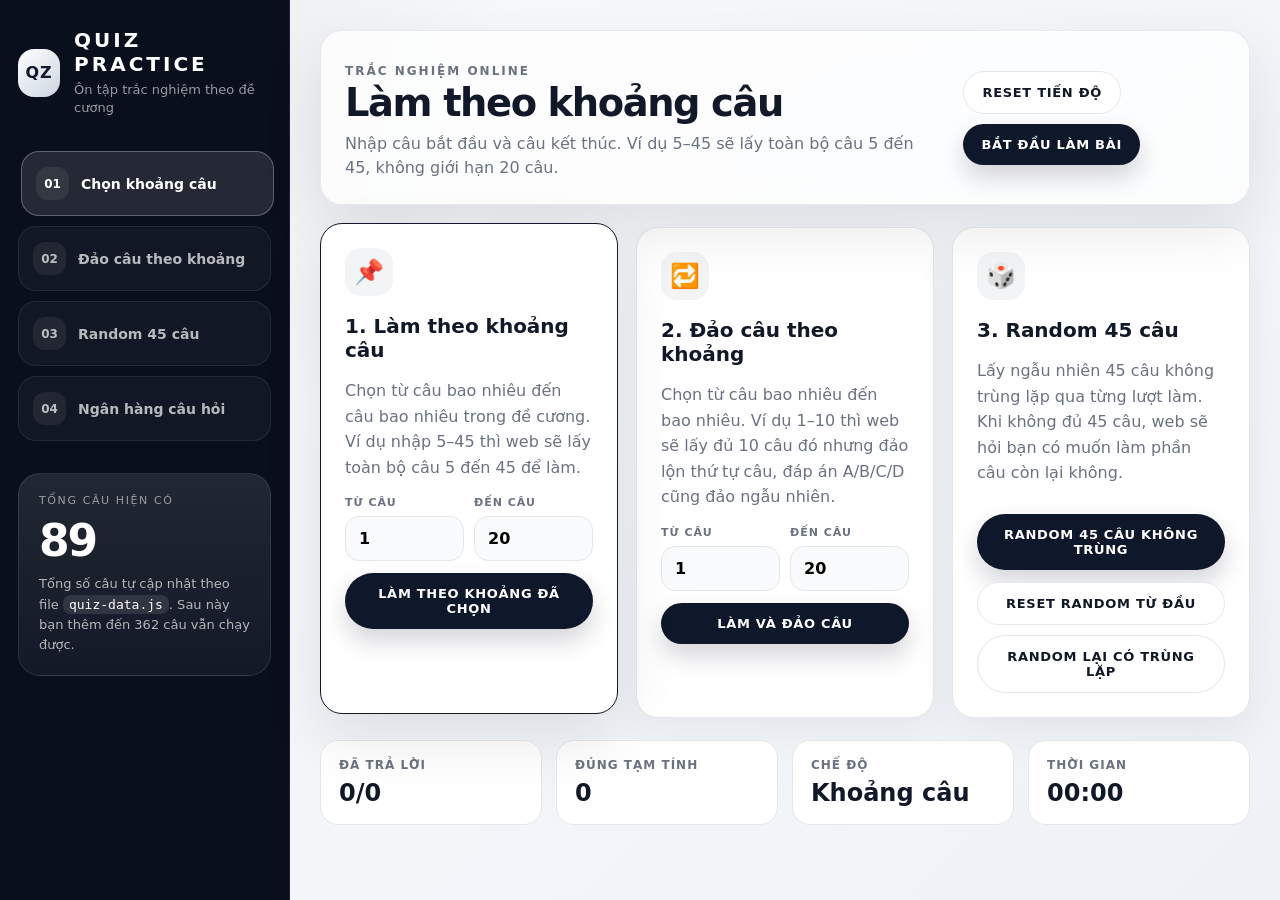
==== index.html @ bf2897d6 "Create quiz web" ====
<!DOCTYPE html>
<html lang="vi">
<head>
  <meta charset="UTF-8" />
  <meta name="viewport" content="width=device-width, initial-scale=1.0" />
  <title>Ôn Tập Trắc Nghiệm</title>
  <link rel="stylesheet" href="style.css" />
</head>
<body>
  <div class="app-shell">
    <aside class="sidebar">
      <div class="brand-block" id="brandHomeBtn" role="button" tabindex="0" title="Quay về trang chủ">
        <div class="brand-mark">QZ</div>
        <div>
          <h1>Quiz Practice</h1>
          <p>Ôn tập trắc nghiệm theo đề cương</p>
        </div>
      </div>

      <nav class="side-nav" aria-label="Chọn chế độ làm bài">
        <button class="nav-btn active" data-mode-button="fixed" type="button">
          <span>01</span>
          <strong>Chọn khoảng câu</strong>
        </button>
        <button class="nav-btn" data-mode-button="outline" type="button">
          <span>02</span>
          <strong>Đảo câu theo khoảng</strong>
        </button>
        <button class="nav-btn" data-mode-button="random" type="button">
          <span>03</span>
          <strong>Random 45 câu</strong>
        </button>
        <button class="nav-btn" data-mode-button="bank" type="button">
          <span>04</span>
          <strong>Ngân hàng câu hỏi</strong>
        </button>
      </nav>

      <div class="sidebar-card">
        <div class="small-label">Tổng câu hiện có</div>
        <div class="big-number" id="totalQuestionCount">0</div>
        <p>Tổng số câu tự cập nhật theo file <code>quiz-data.js</code>. Sau này bạn thêm đến 362 câu vẫn chạy được.</p>
      </div>
    </aside>

    <main class="main-content">
      <header class="topbar">
        <div>
          <p class="eyebrow">Trắc nghiệm online</p>
          <h2 id="pageTitle">Ôn tập theo khoảng câu</h2>
          <p id="pageSubtitle">Chọn khoảng câu, làm bài và bấm nộp để xem điểm.</p>
        </div>
        <div class="top-actions">
          <button class="ghost-btn" id="resetProgressBtn" type="button">Reset tiến độ</button>
          <button class="primary-btn" id="startMainBtn" type="button">Bắt đầu làm bài</button>
        </div>
      </header>

      <section class="hero-grid" id="homePanel">
        <article class="mode-card selected" data-mode-card="fixed">
          <div class="mode-icon">📌</div>
          <h3>1. Làm theo khoảng câu</h3>
          <p>Chọn từ câu bao nhiêu đến câu bao nhiêu trong đề cương. Ví dụ nhập 5–45 thì web sẽ lấy toàn bộ câu 5 đến 45 để làm.</p>
          <div class="range-box" aria-label="Chọn khoảng câu trong đề cương">
            <label>
              <span>Từ câu</span>
              <input id="rangeStart" type="number" min="1" value="1" />
            </label>
            <label>
              <span>Đến câu</span>
              <input id="rangeEnd" type="number" min="1" value="20" />
            </label>
          </div>
          <button class="card-btn" type="button" data-start-mode="fixed">Làm theo khoảng đã chọn</button>
        </article>

        <article class="mode-card" data-mode-card="outline">
          <div class="mode-icon">🔁</div>
          <h3>2. Đảo câu theo khoảng</h3>
          <p>Chọn từ câu bao nhiêu đến bao nhiêu. Ví dụ 1–10 thì web sẽ lấy đủ 10 câu đó nhưng đảo lộn thứ tự câu, đáp án A/B/C/D cũng đảo ngẫu nhiên.</p>
          <div class="range-box" aria-label="Chọn khoảng câu để đảo thứ tự">
            <label>
              <span>Từ câu</span>
              <input id="outlineRangeStart" type="number" min="1" value="1" />
            </label>
            <label>
              <span>Đến câu</span>
              <input id="outlineRangeEnd" type="number" min="1" value="20" />
            </label>
          </div>
          <button class="card-btn" type="button" data-start-mode="outline">Làm và đảo câu</button>
        </article>

        <article class="mode-card" data-mode-card="random">
          <div class="mode-icon">🎲</div>
          <h3>3. Random 45 câu</h3>
          <p>Lấy ngẫu nhiên 45 câu không trùng lặp qua từng lượt làm. Khi không đủ 45 câu, web sẽ hỏi bạn có muốn làm phần câu còn lại không.</p>
          <button class="card-btn" type="button" data-start-mode="random">Random 45 câu không trùng</button>
          <div style="display:grid;gap:10px;margin-top:12px;">
            <button class="ghost-btn" id="resetRandomBtn" type="button">Reset random từ đầu</button>
            <button class="ghost-btn" type="button" data-start-random-repeat>Random lại có trùng lặp</button>
          </div>
        </article>
      </section>

      <section class="stats-row" id="statsPanel">
        <div class="stat-box"><span>Đã trả lời</span><strong id="answeredCount">0/0</strong></div>
        <div class="stat-box"><span>Đúng tạm tính</span><strong id="liveCorrectCount">0</strong></div>
        <div class="stat-box"><span>Chế độ</span><strong id="currentModeLabel">Cố định</strong></div>
        <div class="stat-box"><span>Thời gian</span><strong id="timerText">00:00</strong></div>
      </section>

      <section class="quiz-panel hidden" id="quizPanel">
        <div class="quiz-toolbar">
          <div>
            <h3 id="quizTitle">Bài làm</h3>
            <p id="quizMeta">Chọn khoảng câu để bắt đầu.</p>
          </div>
          <div class="toolbar-actions">
            <button class="ghost-btn" id="newQuizBtn" type="button">Đổi đề</button>
            <button class="primary-btn" id="submitBtn" type="button">Nộp bài</button>
          </div>
        </div>
        <form id="quizForm" class="question-list"></form>
      </section>

      <section class="result-panel hidden" id="resultPanel">
        <div class="result-card">
          <p class="eyebrow">Kết quả</p>
          <h3 id="scoreTitle">Bạn đạt 0/0</h3>
          <p id="scoreSubtitle">Xem chi tiết từng câu bên dưới.</p>
          <div class="result-actions">
            <button class="primary-btn" id="retryBtn" type="button">Làm lại bài này</button>
            <button class="ghost-btn" id="nextBatchBtn" type="button">Làm 20 câu tiếp theo</button>
            <button class="ghost-btn" id="backHomeBtn" type="button">Về trang chọn đề</button>
          </div>
        </div>
        <div id="reviewList" class="review-list"></div>
      </section>

      <section class="bank-panel hidden" id="bankPanel">
        <div class="quiz-toolbar">
          <div>
            <h3>Ngân hàng câu hỏi</h3>
            <p>Tìm nhanh câu hỏi trong đề cương hiện có.</p>
          </div>
          <input id="searchInput" class="search-input" type="search" placeholder="Tìm câu hỏi, mã câu, đáp án..." />
        </div>
        <div id="bankList" class="bank-list"></div>
      </section>
    </main>
  </div>

  <script src="quiz-data.js"></script>
  <script src="quiz.js"></script>
</body>
</html>
---- style.css ----
:root {
  --bg: #f4f5f7;
  --panel: #ffffff;
  --ink: #111827;
  --muted: #6b7280;
  --line: #e5e7eb;
  --dark: #0f172a;
  --dark-2: #111827;
  --accent: #111827;
  --good: #16a34a;
  --bad: #dc2626;
  --warn: #d97706;
  --soft-good: #ecfdf5;
  --soft-bad: #fef2f2;
  --soft-blue: #eff6ff;
  --radius: 22px;
  --shadow: 0 24px 60px rgba(15, 23, 42, .10);
}

* { box-sizing: border-box; }
html { scroll-behavior: smooth; }
body {
  margin: 0;
  min-height: 100vh;
  font-family: Inter, ui-sans-serif, system-ui, -apple-system, BlinkMacSystemFont, "Segoe UI", sans-serif;
  color: var(--ink);
  background:
    radial-gradient(circle at top left, rgba(17, 24, 39, .08), transparent 32rem),
    linear-gradient(135deg, #f9fafb 0%, #eef2f7 100%);
}
button, input { font: inherit; }
button { cursor: pointer; }

.app-shell {
  display: grid;
  grid-template-columns: 290px minmax(0, 1fr);
  min-height: 100vh;
}

.sidebar {
  position: sticky;
  top: 0;
  height: 100vh;
  overflow: auto;
  padding: 28px 18px;
  background: #090f1d;
  color: white;
  border-right: 1px solid rgba(255,255,255,.08);
}

.brand-block {
  display: flex;
  gap: 14px;
  align-items: center;
  margin-bottom: 34px;
}
.brand-mark {
  width: 48px;
  height: 48px;
  border-radius: 16px;
  display: grid;
  place-items: center;
  background: linear-gradient(135deg, #ffffff, #cbd5e1);
  color: #0f172a;
  font-weight: 900;
  letter-spacing: 1px;
}
.brand-block h1 {
  margin: 0;
  font-size: 20px;
  letter-spacing: 3px;
  text-transform: uppercase;
}
.brand-block p {
  margin: 5px 0 0;
  color: rgba(255,255,255,.58);
  font-size: 13px;
  line-height: 1.4;
}

.side-nav { display: grid; gap: 10px; }
.nav-btn {
  width: 100%;
  border: 1px solid rgba(255,255,255,.08);
  color: rgba(255,255,255,.70);
  background: rgba(255,255,255,.035);
  border-radius: 18px;
  padding: 15px 14px;
  display: flex;
  gap: 12px;
  align-items: center;
  text-align: left;
  transition: .2s ease;
}
.nav-btn span {
  width: 33px;
  height: 33px;
  border-radius: 12px;
  display: grid;
  place-items: center;
  background: rgba(255,255,255,.07);
  font-size: 12px;
  font-weight: 800;
}
.nav-btn strong { font-size: 14px; }
.nav-btn:hover, .nav-btn.active {
  color: white;
  background: rgba(255,255,255,.11);
  border-color: rgba(255,255,255,.28);
  transform: translateX(3px);
}

.sidebar-card {
  margin-top: 32px;
  padding: 20px;
  border-radius: 22px;
  background: linear-gradient(180deg, rgba(255,255,255,.10), rgba(255,255,255,.045));
  border: 1px solid rgba(255,255,255,.10);
}
.sidebar-card code {
  color: #fff;
  background: rgba(255,255,255,.10);
  padding: 2px 6px;
  border-radius: 8px;
}
.small-label {
  color: rgba(255,255,255,.55);
  font-size: 11px;
  letter-spacing: 1.6px;
  text-transform: uppercase;
}
.big-number {
  margin: 8px 0;
  font-size: 44px;
  font-weight: 900;
  letter-spacing: -2px;
}
.sidebar-card p {
  color: rgba(255,255,255,.68);
  font-size: 13px;
  line-height: 1.55;
  margin: 0;
}

.main-content {
  padding: 30px;
  max-width: 1220px;
  width: 100%;
  margin: 0 auto;
}
.topbar, .quiz-toolbar {
  display: flex;
  justify-content: space-between;
  gap: 20px;
  align-items: center;
  padding: 24px;
  background: rgba(255,255,255,.74);
  border: 1px solid rgba(229,231,235,.90);
  border-radius: var(--radius);
  box-shadow: var(--shadow);
  backdrop-filter: blur(18px);
}
.eyebrow {
  margin: 0 0 8px;
  color: var(--muted);
  text-transform: uppercase;
  letter-spacing: 2px;
  font-size: 12px;
  font-weight: 800;
}
.topbar h2, .quiz-toolbar h3 {
  margin: 0;
  font-size: clamp(24px, 3vw, 42px);
  letter-spacing: -1.4px;
}
.quiz-toolbar h3 { font-size: 22px; letter-spacing: -.5px; }
.topbar p, .quiz-toolbar p {
  color: var(--muted);
  margin: 7px 0 0;
  line-height: 1.5;
}
.top-actions, .toolbar-actions, .result-actions {
  display: flex;
  gap: 10px;
  flex-wrap: wrap;
}
.primary-btn, .ghost-btn, .card-btn {
  border: 0;
  border-radius: 999px;
  padding: 13px 18px;
  font-size: 13px;
  font-weight: 900;
  letter-spacing: .7px;
  text-transform: uppercase;
  transition: .18s ease;
}
.primary-btn, .card-btn {
  background: var(--dark);
  color: white;
  box-shadow: 0 12px 24px rgba(15,23,42,.18);
}
.ghost-btn {
  border: 1px solid var(--line);
  color: var(--ink);
  background: white;
}
.primary-btn:hover, .card-btn:hover, .ghost-btn:hover {
  transform: translateY(-2px);
}
.primary-btn:disabled, .ghost-btn:disabled {
  opacity: .55;
  cursor: not-allowed;
  transform: none;
}

.hero-grid {
  display: grid;
  grid-template-columns: repeat(3, minmax(0, 1fr));
  gap: 18px;
  margin-top: 22px;
}
.mode-card {
  background: var(--panel);
  border: 1px solid var(--line);
  border-radius: var(--radius);
  padding: 24px;
  box-shadow: 0 16px 40px rgba(15, 23, 42, .06);
  transition: .2s ease;
}
.mode-card:hover, .mode-card.selected {
  transform: translateY(-4px);
  border-color: #111827;
  box-shadow: var(--shadow);
}
.mode-icon {
  width: 48px;
  height: 48px;
  border-radius: 16px;
  display: grid;
  place-items: center;
  background: #f3f4f6;
  font-size: 24px;
  margin-bottom: 18px;
}
.mode-card h3 { margin: 0 0 10px; font-size: 20px; }
.mode-card p {
  color: var(--muted);
  line-height: 1.6;
  min-height: 78px;
}
.card-btn { width: 100%; margin-top: 12px; }

.range-box {
  display: grid;
  grid-template-columns: repeat(2, minmax(0, 1fr));
  gap: 10px;
  margin-top: 16px;
}
.range-box label {
  display: grid;
  gap: 7px;
}
.range-box span {
  color: var(--muted);
  font-size: 11px;
  font-weight: 900;
  letter-spacing: 1px;
  text-transform: uppercase;
}
.range-box input {
  width: 100%;
  border: 1px solid var(--line);
  border-radius: 14px;
  padding: 12px 13px;
  outline: none;
  font-weight: 800;
  background: #f9fafb;
}
.range-box input:focus {
  border-color: #111827;
  background: #fff;
}


.stats-row {
  display: grid;
  grid-template-columns: repeat(4, minmax(0, 1fr));
  gap: 14px;
  margin: 22px 0;
}
.stat-box {
  background: var(--panel);
  border: 1px solid var(--line);
  border-radius: 18px;
  padding: 17px 18px;
}
.stat-box span {
  display: block;
  color: var(--muted);
  font-size: 12px;
  text-transform: uppercase;
  letter-spacing: 1px;
  font-weight: 800;
}
.stat-box strong {
  display: block;
  margin-top: 7px;
  font-size: 24px;
}

.quiz-panel, .result-panel, .bank-panel { margin-top: 22px; }
.question-list { display: grid; gap: 16px; margin-top: 18px; }
.question-card {
  background: var(--panel);
  border: 1px solid var(--line);
  border-radius: var(--radius);
  padding: 22px;
  box-shadow: 0 16px 36px rgba(15,23,42,.05);
}
.question-head {
  display: flex;
  justify-content: space-between;
  gap: 12px;
  align-items: flex-start;
  margin-bottom: 16px;
}
.question-number {
  display: inline-flex;
  align-items: center;
  gap: 8px;
  font-size: 12px;
  color: var(--muted);
  font-weight: 900;
  letter-spacing: 1px;
  text-transform: uppercase;
}
.question-code {
  background: #f3f4f6;
  color: #374151;
  padding: 5px 8px;
  border-radius: 999px;
  font-size: 11px;
}
.question-text {
  margin: 0;
  font-size: 18px;
  font-weight: 800;
  line-height: 1.48;
}
.option-list { display: grid; gap: 10px; margin-top: 17px; }
.option-item {
  display: grid;
  grid-template-columns: 34px 1fr;
  gap: 12px;
  align-items: center;
  padding: 13px 14px;
  border: 1px solid var(--line);
  border-radius: 16px;
  background: #fff;
  transition: .16s ease;
}
.option-item:hover { border-color: #111827; transform: translateX(2px); }
.option-item input { display: none; }
.option-letter {
  width: 34px;
  height: 34px;
  border-radius: 12px;
  display: grid;
  place-items: center;
  background: #f3f4f6;
  font-weight: 900;
}
.option-item:has(input:checked) {
  border-color: #111827;
  background: #f8fafc;
  box-shadow: 0 10px 24px rgba(15,23,42,.07);
}
.option-item:has(input:checked) .option-letter {
  background: #111827;
  color: white;
}
.option-item.correct {
  border-color: rgba(22,163,74,.45);
  background: var(--soft-good);
}
.option-item.wrong {
  border-color: rgba(220,38,38,.42);
  background: var(--soft-bad);
}
.option-item.correct .option-letter { background: var(--good); color: #fff; }
.option-item.wrong .option-letter { background: var(--bad); color: #fff; }

.result-card {
  background: #0f172a;
  color: #fff;
  border-radius: 28px;
  padding: 28px;
  box-shadow: var(--shadow);
}
.result-card .eyebrow { color: rgba(255,255,255,.56); }
.result-card h3 {
  font-size: clamp(28px, 5vw, 56px);
  line-height: 1;
  margin: 0 0 12px;
  letter-spacing: -2px;
}
.result-card p { color: rgba(255,255,255,.70); }
.result-card .ghost-btn { background: transparent; color: #fff; border-color: rgba(255,255,255,.22); }
.result-card .primary-btn { background: #fff; color: #0f172a; }
.review-list { display: grid; gap: 14px; margin-top: 18px; }
.review-card {
  background: var(--panel);
  border: 1px solid var(--line);
  border-radius: 20px;
  padding: 18px;
}
.review-card.good { border-color: rgba(22,163,74,.35); }
.review-card.bad { border-color: rgba(220,38,38,.35); }
.review-status {
  display: inline-flex;
  padding: 6px 10px;
  border-radius: 999px;
  font-size: 12px;
  font-weight: 900;
  margin-bottom: 12px;
}
.review-status.good { background: var(--soft-good); color: var(--good); }
.review-status.bad { background: var(--soft-bad); color: var(--bad); }
.review-card h4 { margin: 0 0 12px; line-height: 1.5; }
.review-card p { margin: 7px 0; color: #374151; }

.search-input {
  width: min(420px, 100%);
  border: 1px solid var(--line);
  border-radius: 999px;
  padding: 13px 16px;
  outline: none;
}
.search-input:focus { border-color: #111827; }
.bank-list { display: grid; gap: 13px; margin-top: 18px; }
.bank-item {
  background: var(--panel);
  border: 1px solid var(--line);
  border-radius: 18px;
  padding: 18px;
}
.bank-item h4 { margin: 0 0 10px; line-height: 1.45; }
.bank-item ul { margin: 0; padding-left: 22px; color: #374151; }
.bank-answer {
  display: inline-flex;
  margin-top: 10px;
  padding: 6px 10px;
  border-radius: 999px;
  background: var(--soft-good);
  color: var(--good);
  font-weight: 900;
  font-size: 12px;
}
.hidden { display: none !important; }

@media (max-width: 1000px) {
  .app-shell { grid-template-columns: 1fr; }
  .sidebar { position: relative; height: auto; }
  .hero-grid { grid-template-columns: 1fr; }
  .stats-row { grid-template-columns: repeat(2, minmax(0, 1fr)); }
  .topbar, .quiz-toolbar { align-items: flex-start; flex-direction: column; }
}
@media (max-width: 560px) {
  .main-content { padding: 16px; }
  .stats-row { grid-template-columns: 1fr; }
  .question-card { padding: 18px; }
  .option-item { grid-template-columns: 30px 1fr; }
  .top-actions, .toolbar-actions, .result-actions { width: 100%; }
  .primary-btn, .ghost-btn, .card-btn { width: 100%; }
}
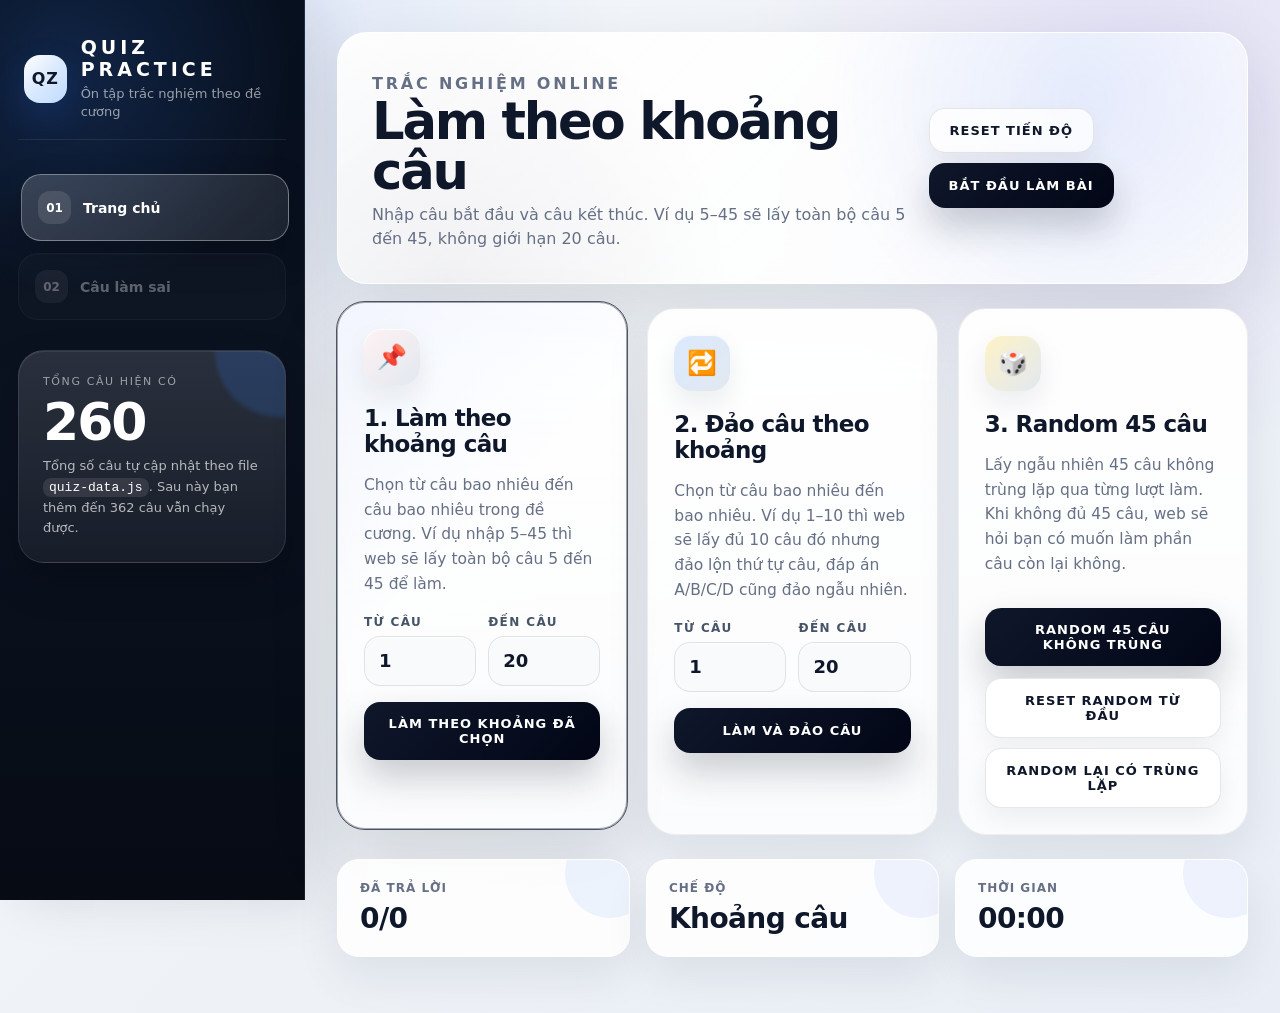
==== commit 4b42bdc1: "nhap noi dung" ====
--- a/index.html
+++ b/index.html
@@ -17,22 +17,14 @@
         </div>
       </div>
 
-      <nav class="side-nav" aria-label="Chọn chế độ làm bài">
-        <button class="nav-btn active" data-mode-button="fixed" type="button">
+      <nav class="side-nav" aria-label="Điều hướng nhanh">
+        <button class="nav-btn active" id="homeSidebarBtn" type="button">
           <span>01</span>
-          <strong>Chọn khoảng câu</strong>
+          <strong>Trang chủ</strong>
         </button>
-        <button class="nav-btn" data-mode-button="outline" type="button">
+        <button class="nav-btn" id="wrongSidebarBtn" type="button" disabled>
           <span>02</span>
-          <strong>Đảo câu theo khoảng</strong>
-        </button>
-        <button class="nav-btn" data-mode-button="random" type="button">
-          <span>03</span>
-          <strong>Random 45 câu</strong>
-        </button>
-        <button class="nav-btn" data-mode-button="bank" type="button">
-          <span>04</span>
-          <strong>Ngân hàng câu hỏi</strong>
+          <strong>Câu làm sai</strong>
         </button>
       </nav>
 
@@ -105,7 +97,6 @@
 
       <section class="stats-row" id="statsPanel">
         <div class="stat-box"><span>Đã trả lời</span><strong id="answeredCount">0/0</strong></div>
-        <div class="stat-box"><span>Đúng tạm tính</span><strong id="liveCorrectCount">0</strong></div>
         <div class="stat-box"><span>Chế độ</span><strong id="currentModeLabel">Cố định</strong></div>
         <div class="stat-box"><span>Thời gian</span><strong id="timerText">00:00</strong></div>
       </section>
@@ -131,6 +122,7 @@
           <p id="scoreSubtitle">Xem chi tiết từng câu bên dưới.</p>
           <div class="result-actions">
             <button class="primary-btn" id="retryBtn" type="button">Làm lại bài này</button>
+            <button class="ghost-btn" id="wrongOnlyBtn" type="button">Làm lại câu sai</button>
             <button class="ghost-btn" id="nextBatchBtn" type="button">Làm 20 câu tiếp theo</button>
             <button class="ghost-btn" id="backHomeBtn" type="button">Về trang chọn đề</button>
           </div>
@@ -151,6 +143,20 @@
     </main>
   </div>
 
+  <div class="modal-overlay" id="confirmModal" aria-hidden="true">
+    <div class="confirm-modal" role="dialog" aria-modal="true" aria-labelledby="confirmModalTitle" aria-describedby="confirmModalMessage">
+      <button class="modal-x" id="confirmModalClose" type="button" aria-label="Đóng">×</button>
+      <div class="modal-icon">↩</div>
+      <p class="eyebrow">Xác nhận thao tác</p>
+      <h3 id="confirmModalTitle">Thoát bài đang làm?</h3>
+      <p id="confirmModalMessage">Bạn có muốn thoát bài đang làm và quay về trang chủ không?</p>
+      <div class="modal-actions">
+        <button class="ghost-btn modal-cancel" id="confirmModalCancel" type="button">Ở lại</button>
+        <button class="primary-btn modal-confirm" id="confirmModalConfirm" type="button">Thoát về trang chủ</button>
+      </div>
+    </div>
+  </div>
+
   <script src="quiz-data.js"></script>
   <script src="quiz.js"></script>
 </body>
--- a/style.css
+++ b/style.css
@@ -110,6 +110,22 @@
   transform: translateX(3px);
 }
 
+.nav-btn:disabled {
+  opacity: .48;
+  cursor: not-allowed;
+  transform: none;
+}
+.nav-btn:disabled:hover {
+  color: rgba(255,255,255,.70);
+  background: rgba(255,255,255,.035);
+  border-color: rgba(255,255,255,.08);
+  transform: none;
+}
+.review-card.focus-wrong {
+  outline: 3px solid rgba(220, 38, 38, .35);
+  box-shadow: 0 0 0 8px rgba(220, 38, 38, .08), var(--shadow);
+}
+
 .sidebar-card {
   margin-top: 32px;
   padding: 20px;
@@ -250,41 +266,9 @@
 }
 .card-btn { width: 100%; margin-top: 12px; }
 
-.range-box {
-  display: grid;
-  grid-template-columns: repeat(2, minmax(0, 1fr));
-  gap: 10px;
-  margin-top: 16px;
-}
-.range-box label {
-  display: grid;
-  gap: 7px;
-}
-.range-box span {
-  color: var(--muted);
-  font-size: 11px;
-  font-weight: 900;
-  letter-spacing: 1px;
-  text-transform: uppercase;
-}
-.range-box input {
-  width: 100%;
-  border: 1px solid var(--line);
-  border-radius: 14px;
-  padding: 12px 13px;
-  outline: none;
-  font-weight: 800;
-  background: #f9fafb;
-}
-.range-box input:focus {
-  border-color: #111827;
-  background: #fff;
-}
-
-
 .stats-row {
   display: grid;
-  grid-template-columns: repeat(4, minmax(0, 1fr));
+  grid-template-columns: repeat(3, minmax(0, 1fr));
   gap: 14px;
   margin: 22px 0;
 }
@@ -473,3 +457,980 @@
   .top-actions, .toolbar-actions, .result-actions { width: 100%; }
   .primary-btn, .ghost-btn, .card-btn { width: 100%; }
 }
+
+
+/* Custom confirm modal */
+body.modal-open {
+  overflow: hidden;
+}
+
+.modal-overlay {
+  position: fixed;
+  inset: 0;
+  z-index: 9999;
+  display: flex;
+  align-items: center;
+  justify-content: center;
+  padding: 24px;
+  background: rgba(15, 23, 42, 0.52);
+  backdrop-filter: blur(10px);
+  opacity: 0;
+  pointer-events: none;
+  transition: opacity 0.22s ease;
+}
+
+.modal-overlay.show {
+  opacity: 1;
+  pointer-events: auto;
+}
+
+.confirm-modal {
+  position: relative;
+  width: min(480px, 100%);
+  padding: 30px;
+  border: 1px solid rgba(15, 23, 42, 0.1);
+  border-radius: 28px;
+  background: linear-gradient(180deg, #ffffff 0%, #f8fafc 100%);
+  color: #111827;
+  box-shadow: 0 30px 80px rgba(15, 23, 42, 0.28);
+  transform: translateY(14px) scale(0.97);
+  transition: transform 0.22s ease;
+}
+
+.modal-overlay.show .confirm-modal {
+  transform: translateY(0) scale(1);
+}
+
+.modal-x {
+  position: absolute;
+  top: 18px;
+  right: 18px;
+  width: 36px;
+  height: 36px;
+  border: 0;
+  border-radius: 999px;
+  background: #eef2f7;
+  color: #334155;
+  font-size: 22px;
+  line-height: 1;
+  cursor: pointer;
+  transition: transform 0.18s ease, background 0.18s ease;
+}
+
+.modal-x:hover {
+  transform: rotate(90deg);
+  background: #e2e8f0;
+}
+
+.modal-icon {
+  width: 56px;
+  height: 56px;
+  display: grid;
+  place-items: center;
+  margin-bottom: 18px;
+  border-radius: 18px;
+  background: #0f172a;
+  color: #ffffff;
+  font-size: 26px;
+  box-shadow: 0 18px 36px rgba(15, 23, 42, 0.22);
+}
+
+.confirm-modal .eyebrow {
+  margin: 0 0 8px;
+  color: #64748b;
+}
+
+.confirm-modal h3 {
+  margin: 0 0 10px;
+  font-size: 28px;
+  line-height: 1.15;
+  letter-spacing: -0.04em;
+}
+
+.confirm-modal p {
+  margin: 0;
+  color: #64748b;
+  font-size: 15px;
+  line-height: 1.65;
+}
+
+.modal-actions {
+  display: flex;
+  justify-content: flex-end;
+  gap: 12px;
+  margin-top: 26px;
+}
+
+.modal-actions .ghost-btn,
+.modal-actions .primary-btn {
+  min-width: 142px;
+  height: 46px;
+}
+
+.modal-actions .modal-cancel {
+  background: #ffffff;
+}
+
+.modal-actions .modal-confirm {
+  box-shadow: 0 16px 34px rgba(15, 23, 42, 0.22);
+}
+
+@media (max-width: 560px) {
+  .confirm-modal {
+    padding: 24px;
+    border-radius: 24px;
+  }
+
+  .modal-actions {
+    display: grid;
+  }
+
+  .modal-actions .ghost-btn,
+  .modal-actions .primary-btn {
+    width: 100%;
+  }
+}
+
+/* ===============================
+   Visual refresh - home dashboard
+   =============================== */
+:root {
+  --bg: #eef2f7;
+  --panel: #ffffff;
+  --ink: #0f172a;
+  --muted: #667085;
+  --line: #dde3ec;
+  --dark: #08111f;
+  --dark-2: #0b1220;
+  --accent: #0f172a;
+  --brand: #2563eb;
+  --brand-soft: #dbeafe;
+  --violet-soft: #ede9fe;
+  --emerald-soft: #dcfce7;
+  --amber-soft: #fef3c7;
+  --radius: 26px;
+  --shadow: 0 26px 70px rgba(15, 23, 42, .12);
+  --shadow-soft: 0 18px 45px rgba(15, 23, 42, .08);
+}
+
+body {
+  background:
+    radial-gradient(circle at 14% 0%, rgba(37, 99, 235, .12), transparent 28rem),
+    radial-gradient(circle at 88% 8%, rgba(124, 58, 237, .10), transparent 24rem),
+    linear-gradient(135deg, #f8fafc 0%, #eef2f7 52%, #e9eef6 100%);
+}
+
+.app-shell {
+  grid-template-columns: 305px minmax(0, 1fr);
+}
+
+.sidebar {
+  background:
+    radial-gradient(circle at 22% 8%, rgba(59, 130, 246, .18), transparent 14rem),
+    linear-gradient(180deg, #07101f 0%, #0b1220 48%, #060b14 100%);
+  box-shadow: 18px 0 50px rgba(15, 23, 42, .10);
+}
+
+.brand-block {
+  padding: 8px 6px 18px;
+  border-bottom: 1px solid rgba(255,255,255,.08);
+}
+
+.brand-mark {
+  background: linear-gradient(135deg, #ffffff 0%, #dbeafe 48%, #bfdbfe 100%);
+  box-shadow: 0 14px 35px rgba(37, 99, 235, .20);
+}
+
+.brand-block h1 {
+  font-size: 19px;
+  letter-spacing: 4px;
+}
+
+.side-nav {
+  gap: 12px;
+}
+
+.nav-btn {
+  min-height: 64px;
+  border-radius: 20px;
+  padding: 16px;
+  background: rgba(255,255,255,.04);
+  box-shadow: inset 0 1px 0 rgba(255,255,255,.04);
+}
+
+.nav-btn.active {
+  background: linear-gradient(135deg, rgba(255,255,255,.18), rgba(255,255,255,.08));
+  border-color: rgba(255,255,255,.35);
+  box-shadow: 0 16px 36px rgba(0,0,0,.22);
+}
+
+.nav-btn span {
+  background: rgba(255,255,255,.11);
+}
+
+.sidebar-card {
+  position: relative;
+  overflow: hidden;
+  margin-top: 30px;
+  padding: 24px;
+  border-radius: 26px;
+  background:
+    linear-gradient(180deg, rgba(255,255,255,.13), rgba(255,255,255,.055));
+  box-shadow: inset 0 1px 0 rgba(255,255,255,.08), 0 18px 42px rgba(0,0,0,.20);
+}
+
+.sidebar-card::after {
+  content: "";
+  position: absolute;
+  width: 130px;
+  height: 130px;
+  right: -60px;
+  top: -64px;
+  border-radius: 999px;
+  background: rgba(59, 130, 246, .18);
+  filter: blur(2px);
+}
+
+.big-number {
+  font-size: 52px;
+  line-height: 1;
+}
+
+.main-content {
+  max-width: 1260px;
+  padding: 32px;
+}
+
+.topbar {
+  position: relative;
+  overflow: hidden;
+  padding: 32px 34px;
+  border-radius: 30px;
+  background:
+    linear-gradient(135deg, rgba(255,255,255,.94), rgba(255,255,255,.78));
+  border-color: rgba(255,255,255,.75);
+}
+
+.topbar::before {
+  content: "";
+  position: absolute;
+  inset: 0;
+  pointer-events: none;
+  background:
+    radial-gradient(circle at 82% 26%, rgba(37, 99, 235, .10), transparent 16rem),
+    radial-gradient(circle at 12% 100%, rgba(15, 23, 42, .055), transparent 18rem);
+}
+
+.topbar > * {
+  position: relative;
+  z-index: 1;
+}
+
+.eyebrow {
+  color: #697586;
+  letter-spacing: 2.8px;
+}
+
+.topbar h2 {
+  font-size: clamp(36px, 4vw, 54px);
+  line-height: .98;
+  letter-spacing: -2.2px;
+}
+
+.topbar p {
+  max-width: 680px;
+  font-size: 16px;
+}
+
+.primary-btn, .ghost-btn, .card-btn {
+  min-height: 45px;
+  padding: 14px 20px;
+  border-radius: 16px;
+  letter-spacing: 1px;
+}
+
+.primary-btn, .card-btn {
+  background: linear-gradient(135deg, #0f172a, #020617);
+  box-shadow: 0 18px 36px rgba(15,23,42,.22);
+}
+
+.ghost-btn {
+  background: rgba(255,255,255,.78);
+  border-color: rgba(15,23,42,.10);
+  box-shadow: 0 10px 24px rgba(15,23,42,.06);
+}
+
+.primary-btn:hover, .card-btn:hover, .ghost-btn:hover {
+  transform: translateY(-3px);
+  box-shadow: 0 22px 44px rgba(15,23,42,.16);
+}
+
+.hero-grid {
+  align-items: stretch;
+  gap: 20px;
+  margin-top: 24px;
+}
+
+.mode-card {
+  position: relative;
+  overflow: hidden;
+  min-height: 380px;
+  padding: 26px;
+  border-radius: 28px;
+  border-color: rgba(15,23,42,.07);
+  background:
+    linear-gradient(180deg, rgba(255,255,255,.96), rgba(255,255,255,.78));
+  box-shadow: var(--shadow-soft);
+}
+
+.mode-card::before {
+  content: "";
+  position: absolute;
+  inset: 0;
+  pointer-events: none;
+  background: linear-gradient(135deg, rgba(37,99,235,.055), transparent 45%);
+  opacity: 0;
+  transition: .22s ease;
+}
+
+.mode-card:hover::before, .mode-card.selected::before {
+  opacity: 1;
+}
+
+.mode-card:hover, .mode-card.selected {
+  transform: translateY(-6px);
+  border-color: rgba(15, 23, 42, .38);
+  box-shadow: 0 30px 70px rgba(15, 23, 42, .13);
+}
+
+.mode-card.selected {
+  outline: 1px solid rgba(15, 23, 42, .70);
+}
+
+.mode-card > * {
+  position: relative;
+  z-index: 1;
+}
+
+.mode-icon {
+  width: 56px;
+  height: 56px;
+  border-radius: 18px;
+  margin-bottom: 20px;
+  background: linear-gradient(135deg, #f8fafc, #e2e8f0);
+  box-shadow: inset 0 1px 0 rgba(255,255,255,.80), 0 12px 28px rgba(15,23,42,.08);
+}
+
+.mode-card:nth-child(1) .mode-icon { background: linear-gradient(135deg, #fef2f2, #e2e8f0); }
+.mode-card:nth-child(2) .mode-icon { background: linear-gradient(135deg, #dbeafe, #e2e8f0); }
+.mode-card:nth-child(3) .mode-icon { background: linear-gradient(135deg, #fef3c7, #e2e8f0); }
+
+.mode-card h3 {
+  margin-bottom: 12px;
+  font-size: 23px;
+  letter-spacing: -.6px;
+}
+
+.mode-card p {
+  min-height: 0;
+  color: #667085;
+  font-size: 15.5px;
+}
+
+.range-box {
+  display: grid;
+  grid-template-columns: repeat(2, minmax(0, 1fr));
+  gap: 12px;
+  margin-top: 18px;
+}
+
+.range-box label {
+  display: grid;
+  gap: 7px;
+  color: #475467;
+  font-size: 12px;
+  font-weight: 900;
+  text-transform: uppercase;
+  letter-spacing: 1.4px;
+}
+
+.range-box input {
+  width: 100%;
+  height: 50px;
+  padding: 0 14px;
+  border: 1px solid rgba(15,23,42,.10);
+  border-radius: 16px;
+  outline: none;
+  background: #f8fafc;
+  color: #0f172a;
+  font-size: 18px;
+  font-weight: 800;
+  box-shadow: inset 0 1px 0 rgba(255,255,255,.80);
+  transition: .16s ease;
+}
+
+.range-box input:focus {
+  border-color: rgba(37,99,235,.55);
+  background: #ffffff;
+  box-shadow: 0 0 0 4px rgba(37,99,235,.11);
+}
+
+.card-btn {
+  margin-top: 16px;
+  width: 100%;
+}
+
+.mode-card .ghost-btn {
+  min-height: 43px;
+  background: #ffffff;
+}
+
+.stats-row {
+  gap: 16px;
+  margin: 24px 0;
+}
+
+.stat-box {
+  position: relative;
+  overflow: hidden;
+  border-radius: 22px;
+  padding: 21px 22px;
+  background: rgba(255,255,255,.86);
+  border-color: rgba(255,255,255,.78);
+  box-shadow: var(--shadow-soft);
+}
+
+.stat-box::after {
+  content: "";
+  position: absolute;
+  right: -26px;
+  top: -32px;
+  width: 90px;
+  height: 90px;
+  border-radius: 999px;
+  background: rgba(37,99,235,.07);
+}
+
+.stat-box strong {
+  font-size: 28px;
+  letter-spacing: -.6px;
+}
+
+.quiz-toolbar, .question-card, .review-card, .bank-item {
+  border-color: rgba(15,23,42,.07);
+  background: rgba(255,255,255,.90);
+  box-shadow: var(--shadow-soft);
+}
+
+.option-item {
+  border-radius: 18px;
+  background: rgba(255,255,255,.86);
+}
+
+.option-letter {
+  border-radius: 13px;
+}
+
+.result-card {
+  position: relative;
+  overflow: hidden;
+  background:
+    radial-gradient(circle at top right, rgba(37,99,235,.30), transparent 18rem),
+    linear-gradient(135deg, #0f172a 0%, #020617 100%);
+}
+
+.result-card::after {
+  content: "";
+  position: absolute;
+  width: 170px;
+  height: 170px;
+  right: -70px;
+  bottom: -90px;
+  border-radius: 999px;
+  background: rgba(255,255,255,.08);
+}
+
+@media (max-width: 1000px) {
+  .app-shell { grid-template-columns: 1fr; }
+  .sidebar {
+    height: auto;
+    position: relative;
+    padding: 20px;
+  }
+  .brand-block { margin-bottom: 18px; }
+  .side-nav { grid-template-columns: repeat(2, minmax(0, 1fr)); }
+  .sidebar-card { margin-top: 18px; }
+  .main-content { padding: 22px; }
+}
+
+@media (max-width: 720px) {
+  .hero-grid { grid-template-columns: 1fr; }
+  .topbar { padding: 24px; }
+  .topbar h2 { font-size: 34px; }
+  .mode-card { min-height: auto; }
+  .stats-row { grid-template-columns: 1fr; }
+}
+
+@media (max-width: 560px) {
+  .side-nav { grid-template-columns: 1fr; }
+  .main-content { padding: 16px; }
+  .range-box { grid-template-columns: 1fr; }
+  .topbar h2 { font-size: 30px; }
+}
+
+/* ===============================
+   Mobile polish - smooth phone UX
+   =============================== */
+html, body {
+  max-width: 100%;
+  overflow-x: hidden;
+}
+
+img, svg, video, canvas {
+  max-width: 100%;
+}
+
+.main-content,
+.topbar,
+.quiz-toolbar,
+.mode-card,
+.question-card,
+.result-card,
+.review-card,
+.bank-item,
+.stat-box {
+  min-width: 0;
+}
+
+button,
+.nav-btn,
+.option-item,
+.brand-block {
+  -webkit-tap-highlight-color: transparent;
+}
+
+@media (hover: none) {
+  .primary-btn:hover,
+  .card-btn:hover,
+  .ghost-btn:hover,
+  .mode-card:hover,
+  .option-item:hover,
+  .nav-btn:hover {
+    transform: none;
+  }
+}
+
+@media (max-width: 900px) {
+  body {
+    background: linear-gradient(180deg, #f8fafc 0%, #eef2f7 100%);
+  }
+
+  .app-shell {
+    display: block;
+  }
+
+  .sidebar {
+    position: sticky;
+    top: 0;
+    z-index: 50;
+    height: auto;
+    max-height: none;
+    overflow: visible;
+    padding: 14px 14px 12px;
+    border-right: 0;
+    border-bottom: 1px solid rgba(255,255,255,.10);
+    box-shadow: 0 12px 35px rgba(15, 23, 42, .18);
+  }
+
+  .brand-block {
+    margin: 0;
+    padding: 0 0 12px;
+    gap: 10px;
+    cursor: pointer;
+  }
+
+  .brand-mark {
+    width: 42px;
+    height: 42px;
+    border-radius: 14px;
+    font-size: 13px;
+    flex: 0 0 auto;
+  }
+
+  .brand-block h1 {
+    font-size: 16px;
+    letter-spacing: 3px;
+    line-height: 1.1;
+  }
+
+  .brand-block p {
+    display: none;
+  }
+
+  .side-nav {
+    display: grid;
+    grid-template-columns: repeat(2, minmax(0, 1fr));
+    gap: 8px;
+  }
+
+  .nav-btn {
+    min-height: 48px;
+    padding: 9px 10px;
+    border-radius: 15px;
+    gap: 8px;
+  }
+
+  .nav-btn span {
+    width: 30px;
+    height: 30px;
+    border-radius: 10px;
+    font-size: 11px;
+    flex: 0 0 auto;
+  }
+
+  .nav-btn strong {
+    font-size: 13px;
+    white-space: nowrap;
+    overflow: hidden;
+    text-overflow: ellipsis;
+  }
+
+  .nav-btn.active {
+    box-shadow: inset 0 1px 0 rgba(255,255,255,.10);
+  }
+
+  .sidebar-card {
+    display: flex;
+    align-items: center;
+    justify-content: space-between;
+    gap: 12px;
+    margin-top: 12px;
+    padding: 12px 14px;
+    border-radius: 17px;
+  }
+
+  .sidebar-card .small-label {
+    font-size: 10px;
+    letter-spacing: 1.2px;
+  }
+
+  .sidebar-card .big-number,
+  .big-number {
+    margin: 0;
+    font-size: 34px;
+    letter-spacing: -1px;
+  }
+
+  .sidebar-card p {
+    display: none;
+  }
+
+  .main-content {
+    width: 100%;
+    padding: 14px;
+  }
+
+  .topbar {
+    padding: 20px;
+    border-radius: 24px;
+    gap: 16px;
+  }
+
+  .topbar h2 {
+    font-size: clamp(29px, 9vw, 40px);
+    line-height: 1.05;
+    letter-spacing: -1.5px;
+  }
+
+  .topbar p {
+    font-size: 14.5px;
+    line-height: 1.55;
+  }
+
+  .eyebrow {
+    font-size: 10.5px;
+    letter-spacing: 2.2px;
+  }
+
+  .top-actions,
+  .toolbar-actions,
+  .result-actions {
+    width: 100%;
+    display: grid;
+    grid-template-columns: 1fr 1fr;
+    gap: 9px;
+  }
+
+  .primary-btn,
+  .ghost-btn,
+  .card-btn {
+    width: 100%;
+    min-height: 48px;
+    padding: 13px 14px;
+    border-radius: 15px;
+    font-size: 12px;
+    line-height: 1.15;
+  }
+
+  .hero-grid {
+    grid-template-columns: 1fr;
+    gap: 14px;
+    margin-top: 14px;
+  }
+
+  .mode-card {
+    min-height: auto;
+    padding: 19px;
+    border-radius: 23px;
+  }
+
+  .mode-card.selected,
+  .mode-card:hover {
+    transform: none;
+  }
+
+  .mode-icon {
+    width: 48px;
+    height: 48px;
+    border-radius: 16px;
+    margin-bottom: 14px;
+    font-size: 21px;
+  }
+
+  .mode-card h3 {
+    font-size: 19px;
+    line-height: 1.25;
+  }
+
+  .mode-card p {
+    font-size: 14.5px;
+    line-height: 1.55;
+    margin-bottom: 12px;
+  }
+
+  .range-box {
+    grid-template-columns: repeat(2, minmax(0, 1fr));
+    gap: 10px;
+  }
+
+  .range-box input {
+    height: 48px;
+    border-radius: 14px;
+    font-size: 17px;
+  }
+
+  .stats-row {
+    grid-template-columns: repeat(3, minmax(0, 1fr));
+    gap: 9px;
+    margin: 14px 0;
+  }
+
+  .stat-box {
+    padding: 13px 12px;
+    border-radius: 18px;
+  }
+
+  .stat-box span {
+    font-size: 9.5px;
+    letter-spacing: .7px;
+  }
+
+  .stat-box strong {
+    font-size: 20px;
+    line-height: 1.15;
+    word-break: break-word;
+  }
+
+  .quiz-panel,
+  .result-panel,
+  .bank-panel {
+    margin-top: 14px;
+  }
+
+  .quiz-toolbar {
+    padding: 18px;
+    border-radius: 22px;
+    gap: 14px;
+  }
+
+  .quiz-toolbar h3 {
+    font-size: 20px;
+  }
+
+  .quiz-toolbar p {
+    font-size: 13.5px;
+  }
+
+  .question-list {
+    gap: 12px;
+    margin-top: 12px;
+  }
+
+  .question-card {
+    padding: 18px;
+    border-radius: 22px;
+  }
+
+  .question-head {
+    display: block;
+    margin-bottom: 12px;
+  }
+
+  .question-number {
+    margin-bottom: 8px;
+    font-size: 11px;
+    letter-spacing: .8px;
+    flex-wrap: wrap;
+  }
+
+  .question-code {
+    max-width: 100%;
+  }
+
+  .question-text {
+    font-size: 17px;
+    line-height: 1.45;
+    word-break: break-word;
+  }
+
+  .option-list {
+    gap: 9px;
+    margin-top: 14px;
+  }
+
+  .option-item {
+    grid-template-columns: 36px minmax(0, 1fr);
+    min-height: 54px;
+    padding: 12px;
+    border-radius: 16px;
+    align-items: center;
+  }
+
+  .option-letter {
+    width: 36px;
+    height: 36px;
+    border-radius: 12px;
+    font-size: 14px;
+  }
+
+  .option-item span:last-child {
+    font-size: 15px;
+    line-height: 1.42;
+    word-break: break-word;
+  }
+
+  .result-card {
+    padding: 22px;
+    border-radius: 24px;
+  }
+
+  .result-card h3 {
+    font-size: clamp(31px, 11vw, 46px);
+  }
+
+  .review-card {
+    padding: 16px;
+    border-radius: 18px;
+  }
+
+  .review-card h4 {
+    font-size: 15.5px;
+  }
+
+  .search-input {
+    width: 100%;
+    border-radius: 15px;
+  }
+
+  .bank-list {
+    gap: 10px;
+  }
+
+  .bank-item {
+    padding: 15px;
+    border-radius: 17px;
+  }
+}
+
+@media (max-width: 520px) {
+  .sidebar {
+    padding: 12px;
+  }
+
+  .brand-block h1 {
+    font-size: 15px;
+    letter-spacing: 2.4px;
+  }
+
+  .top-actions,
+  .toolbar-actions,
+  .result-actions {
+    grid-template-columns: 1fr;
+  }
+
+  .range-box {
+    grid-template-columns: 1fr;
+  }
+
+  .stats-row {
+    grid-template-columns: 1fr;
+  }
+
+  .stat-box {
+    display: flex;
+    align-items: center;
+    justify-content: space-between;
+    gap: 10px;
+  }
+
+  .stat-box strong {
+    margin-top: 0;
+    text-align: right;
+  }
+
+  .mode-card .ghost-btn + .ghost-btn,
+  .mode-card .ghost-btn {
+    min-height: 45px;
+  }
+
+  .option-item {
+    grid-template-columns: 34px minmax(0, 1fr);
+  }
+
+  .option-letter {
+    width: 34px;
+    height: 34px;
+  }
+
+  .confirm-modal {
+    width: 100%;
+    padding: 22px;
+    border-radius: 24px;
+  }
+}
+
+@media (max-width: 380px) {
+  .main-content {
+    padding: 10px;
+  }
+
+  .topbar,
+  .mode-card,
+  .quiz-toolbar,
+  .question-card,
+  .result-card {
+    border-radius: 20px;
+  }
+
+  .topbar h2 {
+    font-size: 27px;
+  }
+
+  .mode-card h3 {
+    font-size: 18px;
+  }
+
+  .question-text {
+    font-size: 16px;
+  }
+}
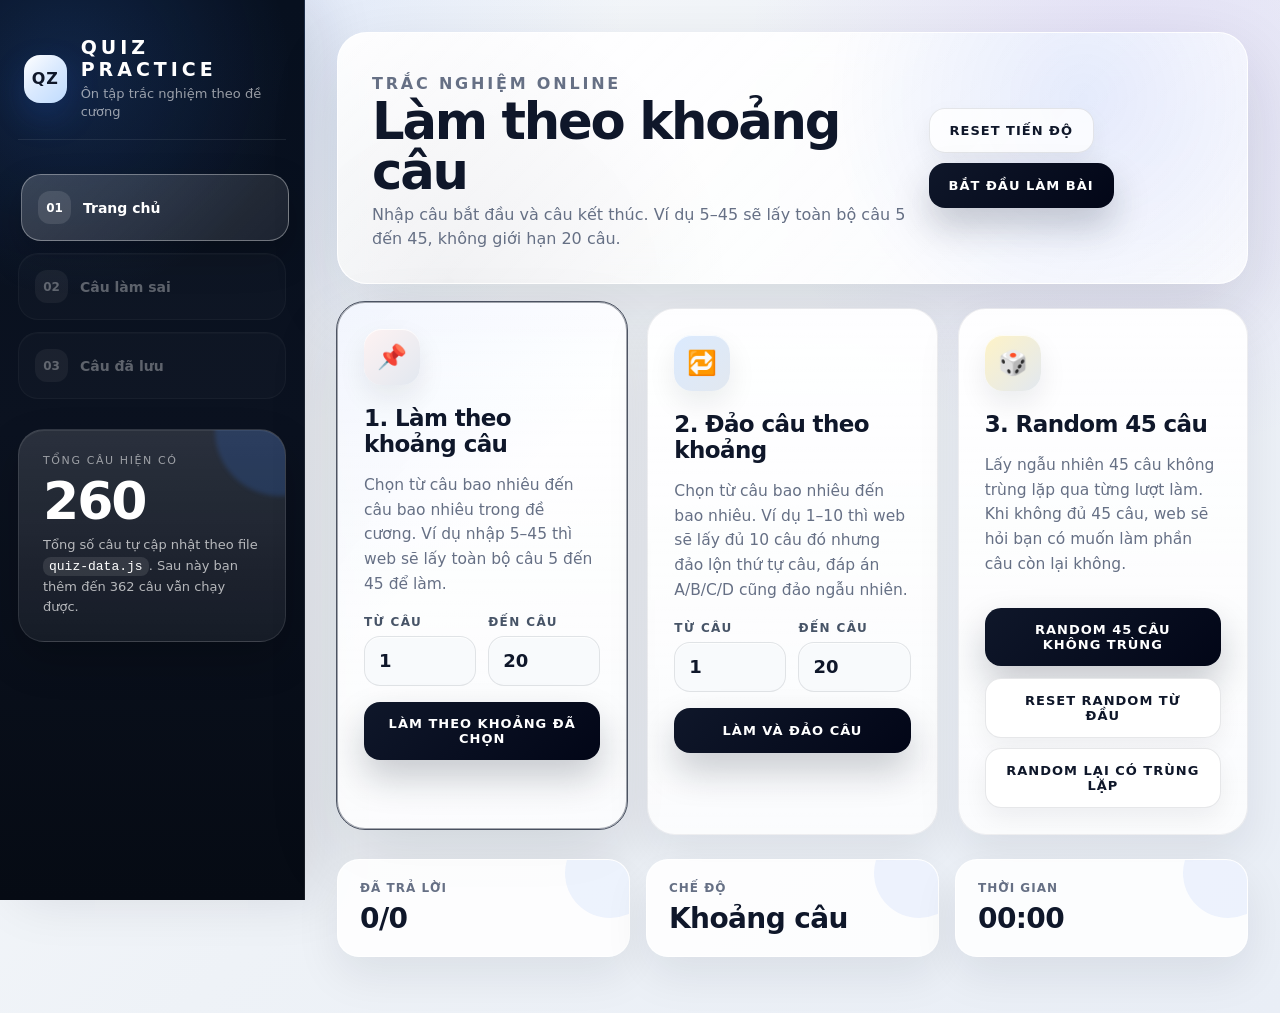
==== commit 25f9540b: "nhap noi dung" ====
--- a/index.html
+++ b/index.html
@@ -26,12 +26,31 @@
           <span>02</span>
           <strong>Câu làm sai</strong>
         </button>
+        <button class="nav-btn" id="savedSidebarBtn" type="button" disabled>
+          <span>03</span>
+          <strong>Câu đã lưu</strong>
+        </button>
       </nav>
 
       <div class="sidebar-card">
         <div class="small-label">Tổng câu hiện có</div>
         <div class="big-number" id="totalQuestionCount">0</div>
         <p>Tổng số câu tự cập nhật theo file <code>quiz-data.js</code>. Sau này bạn thêm đến 362 câu vẫn chạy được.</p>
+      </div>
+
+      <div class="question-map-card hidden" id="questionMapCard" aria-label="Bảng câu hỏi trong bài">
+        <div class="question-map-head">
+          <div>
+            <div class="small-label">Khung câu hỏi</div>
+            <strong id="questionMapCount">0/0 câu</strong>
+          </div>
+          <span class="question-map-dot" title="Câu đã chọn sẽ đổi màu"></span>
+        </div>
+        <div class="question-map-legend">
+          <span><i class="legend-box legend-pending"></i>Chưa làm</span>
+          <span><i class="legend-box legend-done"></i>Đã làm</span>
+        </div>
+        <div class="question-map-grid" id="questionMapGrid"></div>
       </div>
     </aside>
 
--- a/style.css
+++ b/style.css
@@ -1434,3 +1434,314 @@
     font-size: 16px;
   }
 }
+
+/* ===============================
+   Question number navigator
+   =============================== */
+.question-map-card {
+  margin-top: 16px;
+  padding: 18px;
+  border: 1px solid rgba(148, 163, 184, .20);
+  border-radius: 24px;
+  background:
+    radial-gradient(circle at 100% 0%, rgba(59, 130, 246, .12), transparent 40%),
+    linear-gradient(180deg, rgba(255,255,255,.075), rgba(255,255,255,.035));
+  box-shadow: 0 18px 38px rgba(0,0,0,.16);
+}
+
+.question-map-head {
+  display: flex;
+  align-items: center;
+  justify-content: space-between;
+  gap: 12px;
+  margin-bottom: 12px;
+}
+
+.question-map-head strong {
+  display: block;
+  margin-top: 5px;
+  color: #f8fafc;
+  font-size: 20px;
+  letter-spacing: -.02em;
+}
+
+.question-map-dot {
+  width: 12px;
+  height: 12px;
+  border-radius: 999px;
+  background: #22c55e;
+  box-shadow: 0 0 0 8px rgba(34,197,94,.12);
+}
+
+.question-map-legend {
+  display: flex;
+  flex-wrap: wrap;
+  gap: 10px;
+  margin-bottom: 14px;
+  color: rgba(226,232,240,.72);
+  font-size: 11px;
+  font-weight: 800;
+  text-transform: uppercase;
+  letter-spacing: .06em;
+}
+
+.question-map-legend span {
+  display: inline-flex;
+  align-items: center;
+  gap: 6px;
+}
+
+.legend-box {
+  width: 12px;
+  height: 12px;
+  border-radius: 4px;
+  display: inline-block;
+  border: 1px solid rgba(148,163,184,.28);
+}
+
+.legend-pending { background: rgba(255,255,255,.06); }
+.legend-done { background: #22c55e; border-color: #22c55e; }
+
+.question-map-grid {
+  display: grid;
+  grid-template-columns: repeat(5, minmax(0, 1fr));
+  gap: 8px;
+  max-height: 310px;
+  overflow: auto;
+  padding-right: 4px;
+}
+
+.question-map-grid::-webkit-scrollbar { width: 6px; }
+.question-map-grid::-webkit-scrollbar-thumb {
+  border-radius: 999px;
+  background: rgba(148,163,184,.35);
+}
+
+.question-map-btn {
+  min-width: 0;
+  height: 36px;
+  border: 1px solid rgba(148,163,184,.22);
+  border-radius: 11px;
+  background: rgba(255,255,255,.055);
+  color: rgba(226,232,240,.82);
+  font-size: 12px;
+  font-weight: 900;
+  cursor: pointer;
+  transition: transform .16s ease, background .16s ease, border-color .16s ease, color .16s ease;
+}
+
+.question-map-btn:hover {
+  transform: translateY(-2px);
+  border-color: rgba(255,255,255,.55);
+  color: #fff;
+}
+
+.question-map-btn.answered {
+  background: #22c55e;
+  border-color: #22c55e;
+  color: #052e16;
+  box-shadow: 0 10px 20px rgba(34,197,94,.18);
+}
+
+.question-map-btn.correct {
+  background: #16a34a;
+  border-color: #16a34a;
+  color: #fff;
+}
+
+.question-map-btn.wrong {
+  background: #ef4444;
+  border-color: #ef4444;
+  color: #fff;
+}
+
+.question-card.jump-focus,
+.review-card.jump-focus {
+  animation: jumpFocusPulse 1.35s ease;
+}
+
+@keyframes jumpFocusPulse {
+  0% { box-shadow: 0 0 0 0 rgba(37,99,235,.35), 0 16px 36px rgba(15,23,42,.05); }
+  45% { box-shadow: 0 0 0 8px rgba(37,99,235,.18), 0 24px 60px rgba(37,99,235,.16); }
+  100% { box-shadow: 0 0 0 0 rgba(37,99,235,0), 0 16px 36px rgba(15,23,42,.05); }
+}
+
+@media (max-width: 1000px) {
+  .question-map-card {
+    margin-top: 14px;
+  }
+
+  .question-map-grid {
+    display: flex;
+    overflow-x: auto;
+    overflow-y: hidden;
+    max-height: none;
+    padding: 2px 2px 8px;
+  }
+
+  .question-map-btn {
+    min-width: 44px;
+    height: 38px;
+    flex: 0 0 auto;
+  }
+}
+
+@media (max-width: 560px) {
+  .question-map-card {
+    padding: 14px;
+    border-radius: 20px;
+  }
+
+  .question-map-head strong {
+    font-size: 17px;
+  }
+
+  .question-map-legend {
+    font-size: 10px;
+  }
+}
+
+/* ===============================
+   Patch: make question navigator taller/vertical in sidebar
+   =============================== */
+.question-map-card {
+  width: 100%;
+  max-width: 100%;
+  overflow: hidden;
+}
+
+.question-map-grid {
+  grid-template-columns: repeat(3, minmax(0, 1fr));
+  gap: 10px;
+  max-height: min(560px, calc(100vh - 385px));
+  overflow-y: auto;
+  overflow-x: hidden;
+  padding: 2px 4px 4px 0;
+}
+
+.question-map-btn {
+  height: 48px;
+  border-radius: 15px;
+  font-size: 15px;
+}
+
+@media (min-width: 901px) {
+  .sidebar {
+    overflow-x: hidden;
+  }
+}
+
+@media (max-width: 900px) {
+  .question-map-card {
+    margin-top: 12px;
+  }
+
+  .question-map-grid {
+    display: grid;
+    grid-template-columns: repeat(5, minmax(42px, 1fr));
+    max-height: 220px;
+    overflow-y: auto;
+    overflow-x: hidden;
+    padding: 2px 2px 6px;
+  }
+
+  .question-map-btn {
+    min-width: 0;
+    height: 42px;
+    flex: initial;
+    border-radius: 13px;
+    font-size: 13px;
+  }
+}
+
+@media (max-width: 560px) {
+  .question-map-grid {
+    grid-template-columns: repeat(4, minmax(40px, 1fr));
+    max-height: 210px;
+  }
+}
+
+
+/* ===============================
+   Patch: saved questions feature
+   =============================== */
+.question-head {
+  align-items: flex-start;
+  gap: 16px;
+}
+
+.save-question-btn {
+  flex: 0 0 auto;
+  display: inline-flex;
+  align-items: center;
+  justify-content: center;
+  gap: 8px;
+  min-height: 38px;
+  padding: 9px 13px;
+  border: 1px solid rgba(15, 23, 42, .14);
+  border-radius: 999px;
+  background: rgba(255,255,255,.86);
+  color: #111827;
+  font-size: 12px;
+  font-weight: 900;
+  letter-spacing: .04em;
+  text-transform: uppercase;
+  cursor: pointer;
+  box-shadow: 0 10px 24px rgba(15,23,42,.06);
+  transition: transform .16s ease, border-color .16s ease, background .16s ease, color .16s ease, box-shadow .16s ease;
+}
+
+.save-question-btn:hover {
+  transform: translateY(-1px);
+  border-color: rgba(245, 158, 11, .55);
+  box-shadow: 0 14px 30px rgba(245,158,11,.12);
+}
+
+.save-question-btn span {
+  font-size: 15px;
+  line-height: 1;
+}
+
+.save-question-btn.saved {
+  border-color: rgba(245, 158, 11, .55);
+  background: linear-gradient(135deg, #f59e0b, #facc15);
+  color: #111827;
+}
+
+.save-question-btn.compact {
+  min-height: 34px;
+  padding: 7px 11px;
+  font-size: 11px;
+}
+
+.review-topline,
+.bank-topline {
+  display: flex;
+  align-items: flex-start;
+  justify-content: space-between;
+  gap: 14px;
+  margin-bottom: 10px;
+}
+
+.review-topline .review-status {
+  position: static;
+  display: inline-flex;
+  width: fit-content;
+}
+
+.bank-topline h4 {
+  margin-bottom: 0;
+}
+
+@media (max-width: 720px) {
+  .question-head,
+  .review-topline,
+  .bank-topline {
+    display: grid;
+    gap: 10px;
+  }
+
+  .save-question-btn {
+    justify-self: start;
+  }
+}
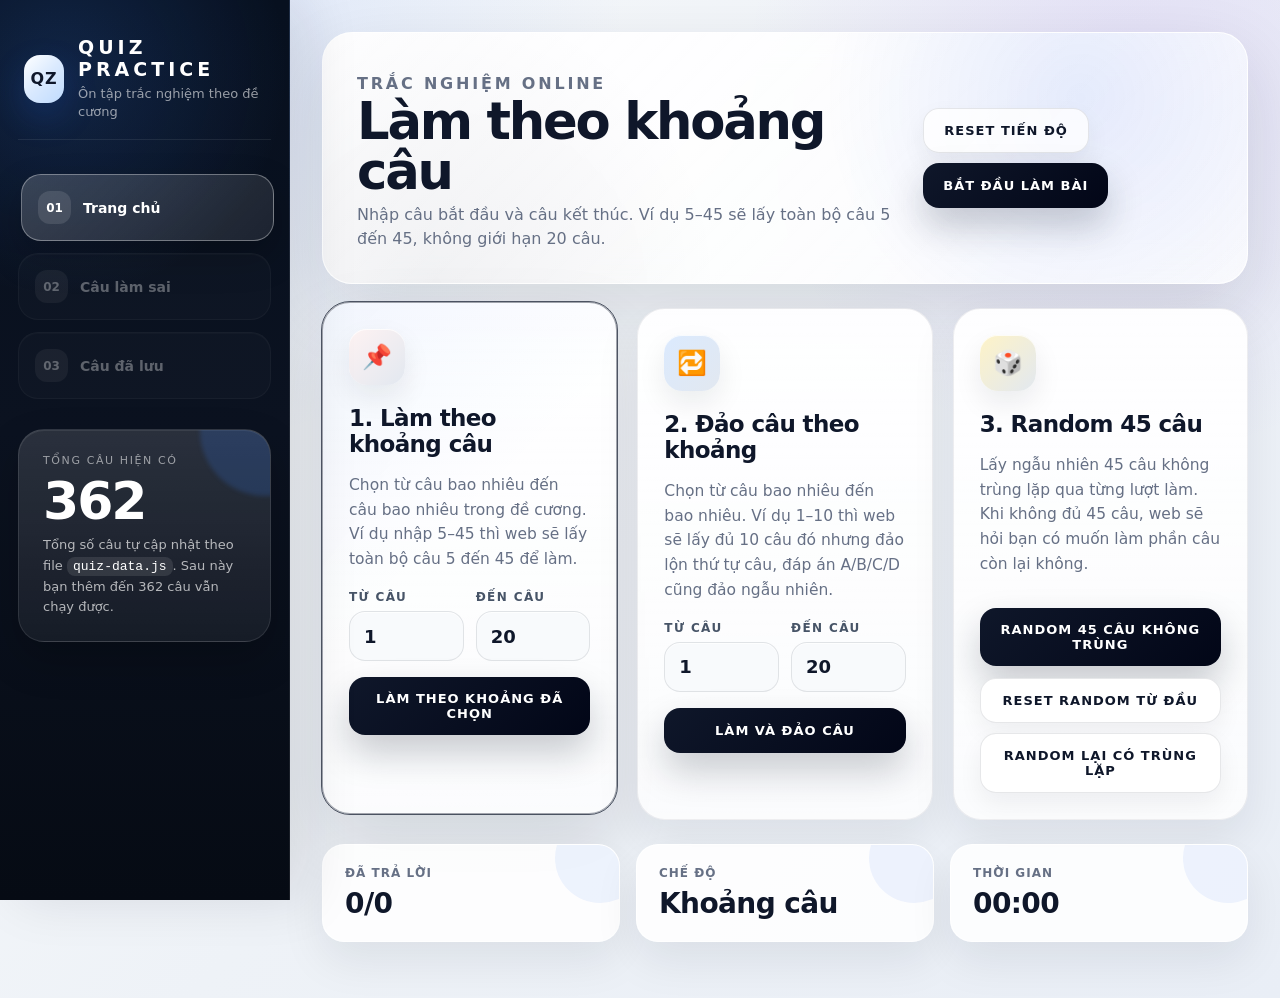
==== commit 4ef805e6: "nhap noi dung" ====
--- a/index.html
+++ b/index.html
@@ -132,6 +132,9 @@
           </div>
         </div>
         <form id="quizForm" class="question-list"></form>
+        <div class="bottom-submit-wrap">
+          <button class="primary-btn bottom-submit-btn" id="bottomSubmitBtn" type="button">Nộp bài</button>
+        </div>
       </section>
 
       <section class="result-panel hidden" id="resultPanel">
--- a/style.css
+++ b/style.css
@@ -1745,3 +1745,120 @@
     justify-self: start;
   }
 }
+
+/* ===============================
+   Patch: keep left sidebar fixed while scrolling questions
+   =============================== */
+@media (min-width: 901px) {
+  .app-shell {
+    grid-template-columns: 290px minmax(0, 1fr);
+  }
+
+  .sidebar {
+    position: fixed !important;
+    top: 0;
+    left: 0;
+    bottom: 0;
+    width: 290px;
+    height: 100vh;
+    max-height: 100vh;
+    overflow-y: auto;
+    overflow-x: hidden;
+    overscroll-behavior: contain;
+    z-index: 80;
+  }
+
+  .main-content {
+    grid-column: 2;
+    min-width: 0;
+  }
+
+  .question-map-grid {
+    max-height: min(560px, calc(100vh - 385px));
+  }
+}
+
+
+/* Nút nộp bài ở cuối danh sách câu hỏi */
+.bottom-submit-wrap {
+  display: flex;
+  justify-content: center;
+  padding: 28px 0 8px;
+}
+
+.bottom-submit-btn {
+  min-width: 220px;
+  min-height: 52px;
+  font-size: 16px;
+  box-shadow: 0 16px 34px rgba(37, 99, 235, .22);
+}
+
+@media (max-width: 560px) {
+  .bottom-submit-wrap {
+    padding-top: 22px;
+  }
+
+  .bottom-submit-btn {
+    width: 100%;
+  }
+}
+
+
+/* Hiển thị lại đầy đủ 4 phương án sau khi nộp bài */
+.review-option-list {
+  display: grid;
+  gap: 10px;
+  margin-top: 16px;
+}
+.review-option {
+  display: grid;
+  grid-template-columns: 36px minmax(0, 1fr) auto;
+  align-items: center;
+  gap: 12px;
+  min-height: 54px;
+  padding: 10px 14px;
+  border: 1px solid #d9e0ea;
+  border-radius: 14px;
+  background: #fff;
+}
+.review-option .option-letter {
+  display: grid;
+  place-items: center;
+  width: 34px;
+  height: 34px;
+  border-radius: 50%;
+  background: #f1f3f7;
+  font-weight: 800;
+}
+.review-option.correct {
+  border-color: rgba(22, 163, 74, .55);
+  background: rgba(22, 163, 74, .06);
+}
+.review-option.correct .option-letter {
+  background: var(--good);
+  color: #fff;
+}
+.review-option.wrong {
+  border-color: rgba(220, 38, 38, .55);
+  background: rgba(220, 38, 38, .06);
+}
+.review-option.wrong .option-letter {
+  background: var(--bad);
+  color: #fff;
+}
+.review-option-note {
+  font-size: 12px;
+  font-weight: 800;
+  white-space: nowrap;
+}
+.review-option.correct .review-option-note { color: var(--good); }
+.review-option.wrong .review-option-note { color: var(--bad); }
+@media (max-width: 640px) {
+  .review-option {
+    grid-template-columns: 32px minmax(0, 1fr);
+  }
+  .review-option-note {
+    grid-column: 2;
+    white-space: normal;
+  }
+}
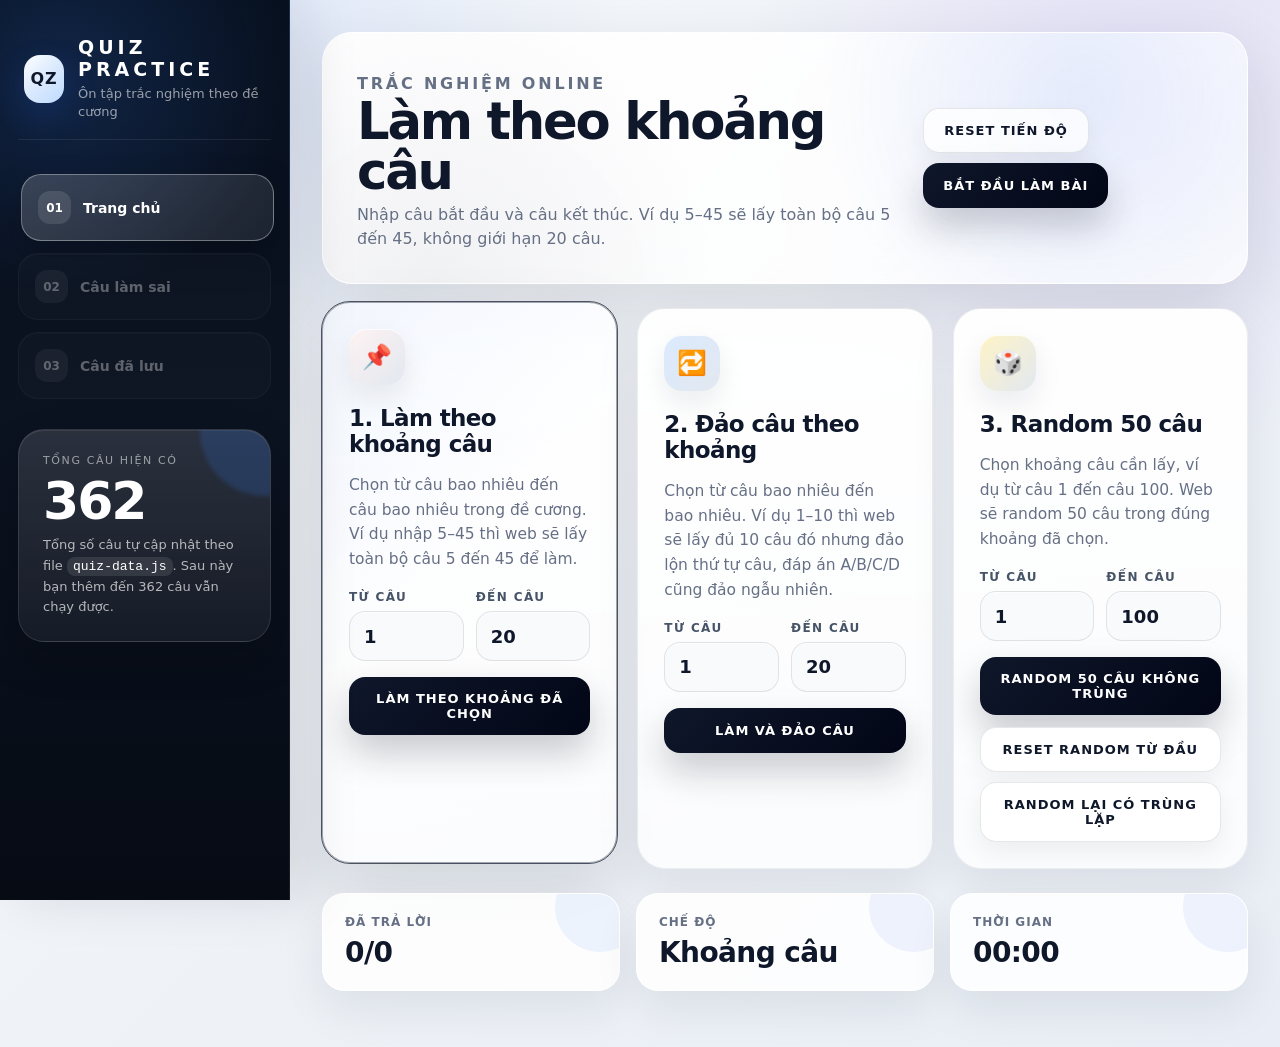
==== commit 28bed66d: "nhap noi dung" ====
--- a/index.html
+++ b/index.html
@@ -104,9 +104,19 @@
 
         <article class="mode-card" data-mode-card="random">
           <div class="mode-icon">🎲</div>
-          <h3>3. Random 45 câu</h3>
-          <p>Lấy ngẫu nhiên 45 câu không trùng lặp qua từng lượt làm. Khi không đủ 45 câu, web sẽ hỏi bạn có muốn làm phần câu còn lại không.</p>
-          <button class="card-btn" type="button" data-start-mode="random">Random 45 câu không trùng</button>
+          <h3>3. Random 50 câu</h3>
+          <p>Chọn khoảng câu cần lấy, ví dụ từ câu 1 đến câu 100. Web sẽ random 50 câu trong đúng khoảng đã chọn.</p>
+          <div class="range-box" aria-label="Chọn khoảng câu để random 50 câu">
+            <label>
+              <span>Từ câu</span>
+              <input id="randomRangeStart" type="number" min="1" value="1" />
+            </label>
+            <label>
+              <span>Đến câu</span>
+              <input id="randomRangeEnd" type="number" min="1" value="100" />
+            </label>
+          </div>
+          <button class="card-btn" type="button" data-start-mode="random">Random 50 câu không trùng</button>
           <div style="display:grid;gap:10px;margin-top:12px;">
             <button class="ghost-btn" id="resetRandomBtn" type="button">Reset random từ đầu</button>
             <button class="ghost-btn" type="button" data-start-random-repeat>Random lại có trùng lặp</button>
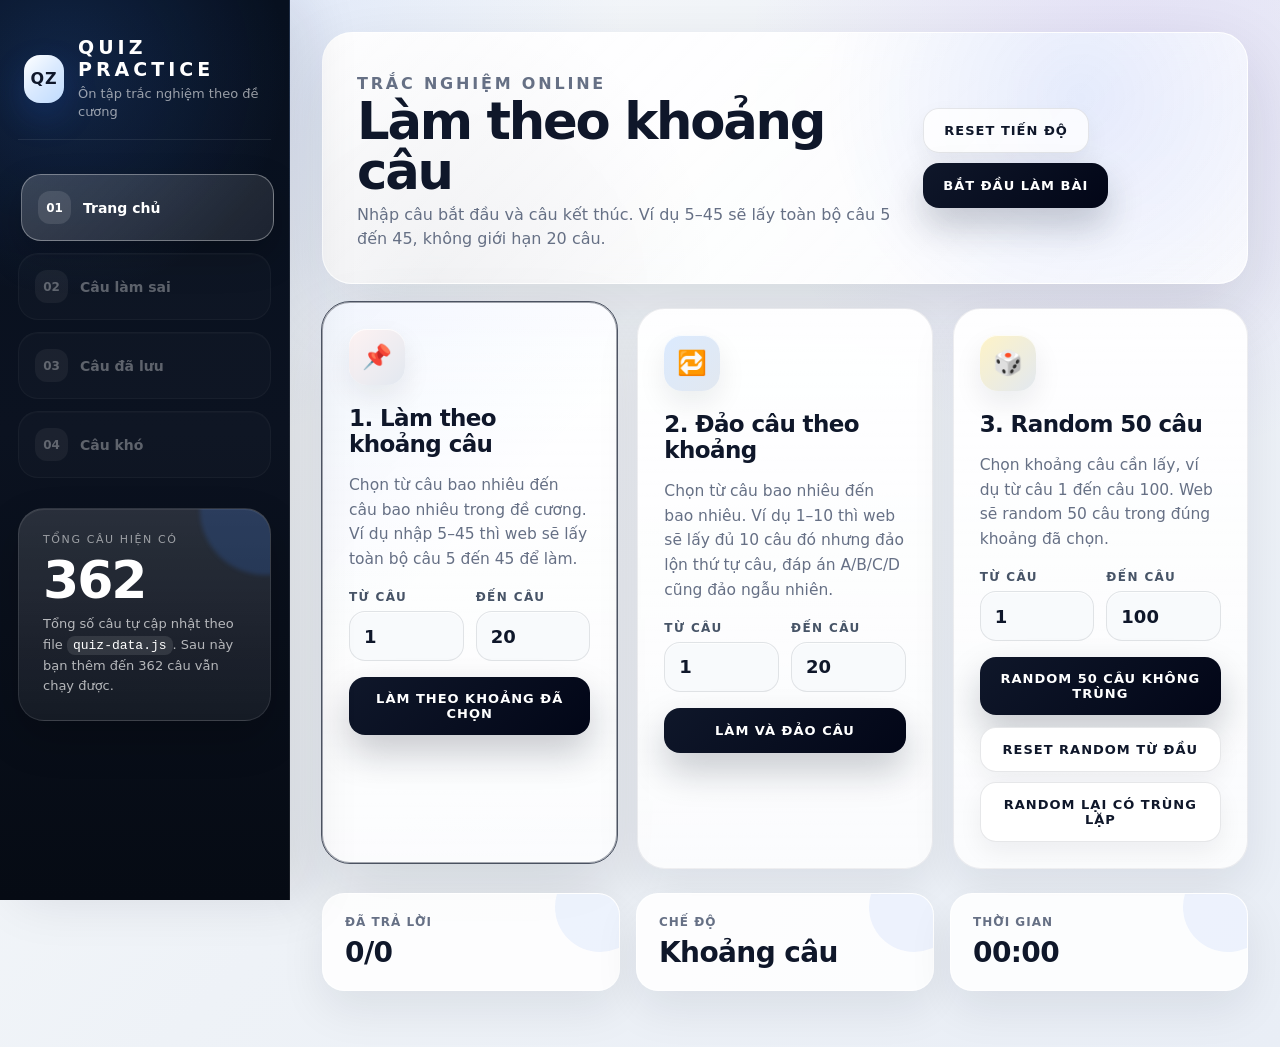
==== commit 54ec92f7: "nhap noi dung" ====
--- a/index.html
+++ b/index.html
@@ -29,6 +29,10 @@
         <button class="nav-btn" id="savedSidebarBtn" type="button" disabled>
           <span>03</span>
           <strong>Câu đã lưu</strong>
+        </button>
+        <button class="nav-btn" id="difficultSidebarBtn" type="button" disabled>
+          <span>04</span>
+          <strong>Câu khó</strong>
         </button>
       </nav>
 
--- a/style.css
+++ b/style.css
@@ -1862,3 +1862,71 @@
     white-space: normal;
   }
 }
+
+
+/* ===============================
+   Patch: difficult questions feature
+   =============================== */
+.question-action-buttons {
+  flex: 0 0 auto;
+  display: flex;
+  align-items: center;
+  justify-content: flex-end;
+  gap: 8px;
+  flex-wrap: wrap;
+}
+
+.difficult-question-btn {
+  flex: 0 0 auto;
+  display: inline-flex;
+  align-items: center;
+  justify-content: center;
+  gap: 8px;
+  min-height: 38px;
+  padding: 9px 13px;
+  border: 1px solid rgba(124, 58, 237, .22);
+  border-radius: 999px;
+  background: rgba(255,255,255,.86);
+  color: #111827;
+  font-size: 12px;
+  font-weight: 900;
+  letter-spacing: .04em;
+  text-transform: uppercase;
+  cursor: pointer;
+  box-shadow: 0 10px 24px rgba(15,23,42,.06);
+  transition: transform .16s ease, border-color .16s ease, background .16s ease, color .16s ease, box-shadow .16s ease;
+}
+
+.difficult-question-btn:hover {
+  transform: translateY(-1px);
+  border-color: rgba(124, 58, 237, .62);
+  box-shadow: 0 14px 30px rgba(124,58,237,.14);
+}
+
+.difficult-question-btn span {
+  font-size: 15px;
+  line-height: 1;
+}
+
+.difficult-question-btn.marked-difficult {
+  border-color: rgba(124, 58, 237, .62);
+  background: linear-gradient(135deg, #7c3aed, #a78bfa);
+  color: #fff;
+}
+
+.difficult-question-btn.compact {
+  min-height: 34px;
+  padding: 7px 11px;
+  font-size: 11px;
+}
+
+.compact-actions {
+  align-items: flex-start;
+}
+
+@media (max-width: 720px) {
+  .question-action-buttons {
+    justify-content: flex-start;
+    width: 100%;
+  }
+}
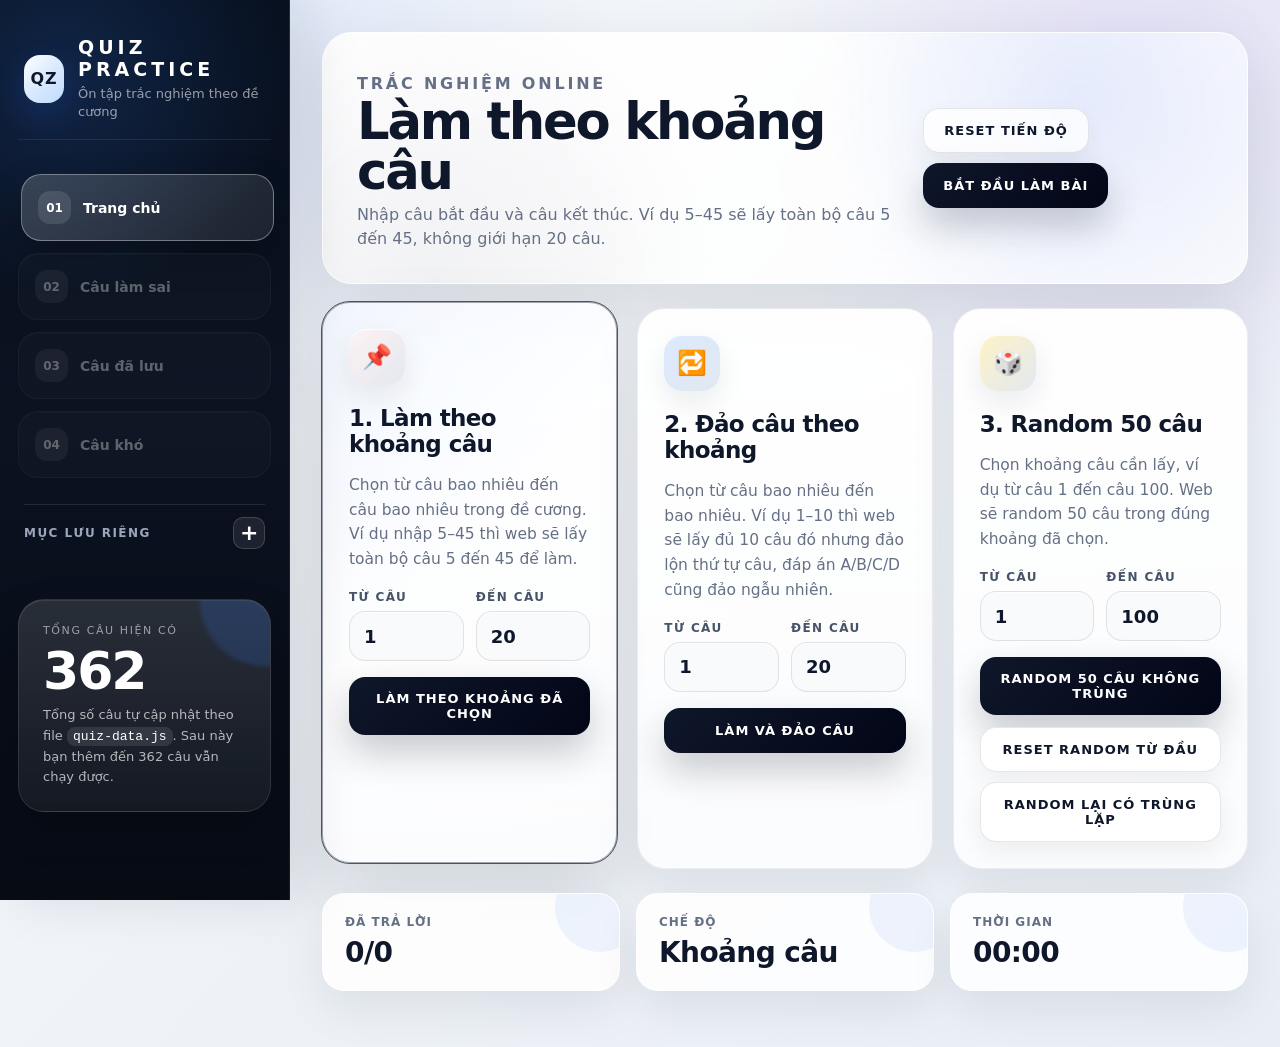
==== commit ff569eb7: "nhap noi dung" ====
--- a/index.html
+++ b/index.html
@@ -34,6 +34,11 @@
           <span>04</span>
           <strong>Câu khó</strong>
         </button>
+        <div class="custom-list-header">
+          <span>Mục lưu riêng</span>
+          <button class="custom-list-add" id="addCustomListBtn" type="button" title="Tạo mục lưu mới" aria-label="Tạo mục lưu mới">+</button>
+        </div>
+        <div class="custom-list-nav" id="customListNav"></div>
       </nav>
 
       <div class="sidebar-card">
@@ -193,6 +198,38 @@
     </div>
   </div>
 
+  <div class="modal-overlay" id="customListModal" aria-hidden="true">
+    <div class="confirm-modal custom-list-modal" role="dialog" aria-modal="true" aria-labelledby="customListModalTitle">
+      <button class="modal-x" id="customListModalClose" type="button" aria-label="Đóng">×</button>
+      <p class="eyebrow">Mục lưu riêng</p>
+      <h3 id="customListModalTitle">Tạo mục lưu mới</h3>
+      <p id="customListModalText">Đặt tên để gom các câu cùng chủ đề.</p>
+      <label class="custom-list-name-label">
+        <span>Tên mục</span>
+        <input id="customListNameInput" type="text" maxlength="40" placeholder="Ví dụ: Chiến sĩ cách mạng" />
+      </label>
+      <div class="modal-actions">
+        <button class="ghost-btn" id="customListModalCancel" type="button">Hủy</button>
+        <button class="primary-btn" id="customListModalSave" type="button">Lưu mục</button>
+      </div>
+    </div>
+  </div>
+
+  <div class="modal-overlay" id="questionListModal" aria-hidden="true">
+    <div class="confirm-modal question-list-modal" role="dialog" aria-modal="true" aria-labelledby="questionListModalTitle">
+      <button class="modal-x" id="questionListModalClose" type="button" aria-label="Đóng">×</button>
+      <p class="eyebrow">Phân loại câu hỏi</p>
+      <h3 id="questionListModalTitle">Thêm câu vào mục</h3>
+      <p>Chọn một hoặc nhiều mục. Bạn có thể tạo thêm mục mới bất cứ lúc nào.</p>
+      <div class="question-list-options" id="questionListOptions"></div>
+      <button class="ghost-btn full-width-btn" id="createListInsideModalBtn" type="button">+ Tạo mục mới</button>
+      <div class="modal-actions">
+        <button class="ghost-btn" id="questionListModalCancel" type="button">Hủy</button>
+        <button class="primary-btn" id="questionListModalSave" type="button">Cập nhật</button>
+      </div>
+    </div>
+  </div>
+
   <script src="quiz-data.js"></script>
   <script src="quiz.js"></script>
 </body>
--- a/style.css
+++ b/style.css
@@ -1930,3 +1930,7 @@
     width: 100%;
   }
 }
+
+
+/* Mục lưu riêng */
+.custom-list-header{display:flex;align-items:center;justify-content:space-between;margin:14px 6px 8px;padding-top:12px;border-top:1px solid rgba(255,255,255,.1);color:#9aa6bb;font-size:12px;font-weight:800;text-transform:uppercase;letter-spacing:.12em}.custom-list-add{width:32px;height:32px;border:1px solid rgba(255,255,255,.16);border-radius:10px;background:rgba(255,255,255,.08);color:#fff;font-size:22px;line-height:1;cursor:pointer}.custom-list-add:hover{background:#fff;color:#10192d}.custom-list-nav{display:grid;gap:8px}.custom-list-row{position:relative;display:grid;grid-template-columns:1fr 34px;align-items:center;border:1px solid rgba(255,255,255,.11);border-radius:16px;background:rgba(255,255,255,.035)}.custom-list-row.active{background:rgba(255,255,255,.12);border-color:rgba(255,255,255,.35)}.custom-list-open{min-width:0;display:flex;align-items:center;gap:10px;padding:13px 8px 13px 12px;border:0;background:transparent;color:#d9e0ec;text-align:left;cursor:pointer}.custom-list-open span{flex:0 0 36px;height:36px;display:grid;place-items:center;border-radius:11px;background:rgba(255,255,255,.09);font-weight:800;font-size:12px}.custom-list-open strong{overflow:hidden;text-overflow:ellipsis;white-space:nowrap;font-size:13px}.custom-list-menu{border:0;background:transparent;color:#aeb8ca;font-weight:900;cursor:pointer}.custom-list-popover{display:none;position:absolute;right:4px;top:48px;z-index:40;width:125px;padding:6px;border-radius:12px;background:#fff;box-shadow:0 18px 50px rgba(3,10,25,.28)}.custom-list-popover.show{display:grid}.custom-list-popover button{border:0;background:transparent;padding:9px 10px;border-radius:8px;text-align:left;cursor:pointer;font-weight:700}.custom-list-popover button:hover{background:#eef2f8}.custom-list-name-label{display:grid;gap:8px;margin:18px 0}.custom-list-name-label span{font-weight:800}.custom-list-name-label input{width:100%;box-sizing:border-box;border:1px solid #d5dce8;border-radius:14px;padding:14px 15px;font:inherit}.question-list-options{display:grid;gap:9px;max-height:300px;overflow:auto;margin:16px 0}.question-list-option{display:flex;align-items:center;gap:12px;border:1px solid #dce2ec;border-radius:14px;padding:12px 14px;cursor:pointer}.question-list-option input{width:18px;height:18px}.question-list-option span{display:flex;flex:1;align-items:center;justify-content:space-between;gap:10px}.question-list-option small{color:#748096}.full-width-btn{width:100%}.collection-question-btn{border:1px solid #d8dfeb;border-radius:999px;background:#fff;color:#14203a;padding:10px 14px;font-weight:800;cursor:pointer;white-space:nowrap}.collection-question-btn:hover,.collection-question-btn.added-to-list{background:#e9f1ff;border-color:#9cbcf4;color:#174b9b}.collection-question-btn.compact{padding:8px 11px;font-size:12px}.question-action-buttons{flex-wrap:wrap}@media(max-width:760px){.custom-list-header{margin-top:10px}.custom-list-row{grid-template-columns:1fr 32px}.collection-question-btn{width:100%}.question-list-option span{align-items:flex-start;flex-direction:column;gap:3px}}
